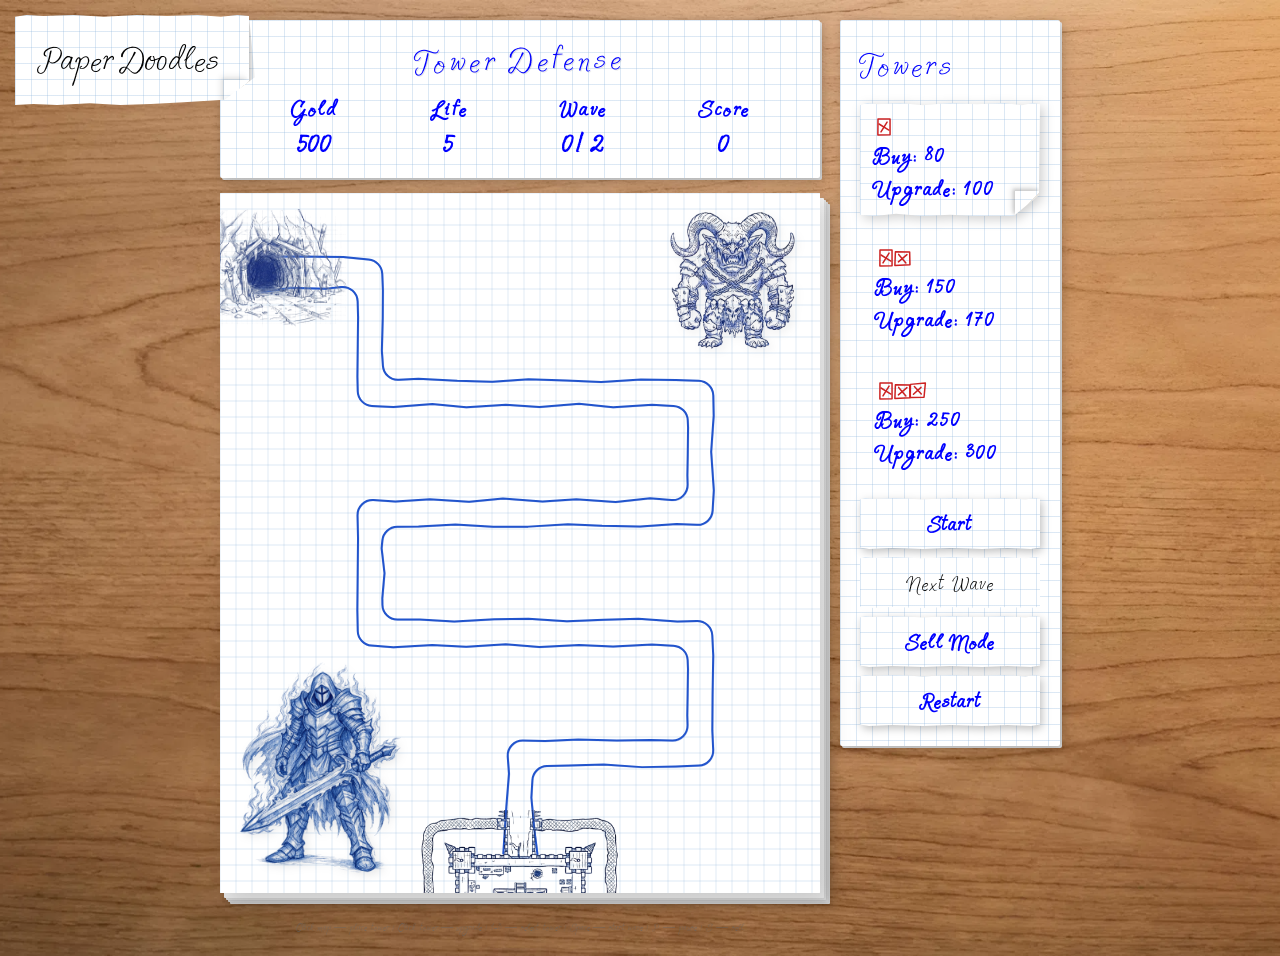
==== Play.html @ 704859f9 "game" ====
<!DOCTYPE html>
<html lang="ru">

<head>
	<meta charset="UTF-8">
	<meta name="viewport" content="width=device-width, initial-scale=1.0">
	<title>Paper Doodles — Tower Defense</title>
	<link href="https://fonts.googleapis.com/css2?family=Permanent+Marker&family=Rajdhani:wght@300;500;700&display=swap"
		rel="stylesheet">
	<link rel="stylesheet" href="assets/style.css">
</head>

<body>
	<!-- Paper Doodles title -->
	<div class="paper-title">Paper Doodles</div>

	<div class="game-container">
		<div class="main-area">

			<div class="stats-bar">
				<div class="stats-title">Tower Defense</div>
				<div class="stats-row">
					<div class="stat gold">
						<!--					<div class="stat-icon">💰</div>-->
						<div>
							<div
								style="font-size: 26px;color: #0000ff;font-weight: 700;letter-spacing: 2px !important;">
								Gold</div>
							<div class="stat-value" id="gold">150</div>
						</div>
					</div>
					<div class="stat lives">
						<!--					<div class="stat-icon">❤️</div>-->
						<div>
							<div
								style="font-size: 26px;color: #0000ff;font-weight: 700;letter-spacing: 2px !important;">
								Life</div>
							<div class="stat-value" id="lives">5</div>
						</div>
					</div>
					<div class="stat wave">
						<!--					<div class="stat-icon">🌊</div>-->
						<div>
							<div
								style="font-size: 26px; color: #0000ff;font-weight: 700;letter-spacing: 2px !important;">
								Wave</div>
							<div class="stat-value" id="wave">1</div>
						</div>
					</div>
					<div class="stat score">
						<!--					<div class="stat-icon">⭐</div>-->
						<div>
							<div
								style="font-size: 26px;color: #0000ff;font-weight: 700;letter-spacing: 2px !important;">
								Score</div>
							<div class="stat-value" id="score">0</div>
						</div>
					</div>
				</div>
			</div>

			<div class="canvas-wrapper">
				<!-- Стопка страниц -->
				<div class="page-stack">
					<div class="page-edge"></div>
					<div class="page-edge-2"></div>
				</div>

				<canvas id="gameCanvas" width="600" height="700"></canvas>

				<!-- Pause overlay -->
				<div class="pause-overlay" id="pauseOverlay">
					<div class="pause-text">Stop Attack!!!</div>
				</div>
				<div class="pause-overlay" id="attackOverlay">
					<div class="pause-text">Attack...!!!</div>
				</div>
				<div class="pause-overlay" id="doneOverlay">
					<div class="pause-text">FUCK... !!!</div>
				</div>
				<div class="pause-overlay" id="oneOverlay">
					<div class="pause-text">Good... !!!</div>
				</div>
				<div class="pause-overlay" id="tempOverlay">
					<div class="pause-text">Are you scared?</div>
					<div class="pause-text">I feel your fear)))</div>
					<div class="pause-text">You are so weak and naive)))</div>
					<div class="pause-text">Why so serious?</div>
					<div class="pause-text">Gonna cry?</div>
					<div class="pause-text">Trembling? Good.</div>
					<div class="pause-text">I can smell your panic.</div>
					<div class="pause-text">You will never win.</div>
					<div class="pause-text">Just give up already.</div>
					<div class="pause-text">Run, coward, run!</div>
					<div class="pause-text">Have I spooked you?</div>
					<div class="pause-text">Hahaha)))</div>
				</div>
				<div class="pause-overlay" id="finallyOverlay">
					<div class="pause-text">Finally...</div>
				</div>
			</div>

			<div class="instructions">
				Click map — place tower | Click tower — upgrade | 1-3 — select tower | Space — start wave | P — pause |
				S — sell
			</div>
		</div>

		<div class="side-panel">
			<div class="panel">
				<div class="panel-title">Towers</div>

				<div class="tower-btn-wrap">
					<button class="tower-btn tower1 selected" data-tower="tower1">
						<canvas class="tower-preview" data-cells="1" width="24" height="24"></canvas>
						<div class="tower-stats">Buy: 80</div>
						<div class="tower-cost">Upgrade: 100</div>
					</button>
				</div>

				<div class="tower-btn-wrap">
					<button class="tower-btn tower2" data-tower="tower2">
						<canvas class="tower-preview" data-cells="2" width="40" height="24"></canvas>
						<div class="tower-stats">Buy: 150</div>
						<div class="tower-cost">Upgrade: 170</div>
					</button>
				</div>

				<div class="tower-btn-wrap">
					<button class="tower-btn tower3" data-tower="tower3">
						<canvas class="tower-preview" data-cells="3" width="56" height="24"></canvas>
						<div class="tower-stats">Buy: 250</div>
						<div class="tower-cost">Upgrade: 300</div>
					</button>
				</div>
				<div class="control-btn-wrap"><button class="control-btn" id="playPauseBtn">Start</button></div>
				<div class="control-btn-wrap"><button class="control-btn" id="nextWaveBtn" disabled>Next Wave</button>
				</div>
				<div class="control-btn-wrap"><button class="control-btn" id="sellBtn">Sell Mode</button></div>
				<div class="control-btn-wrap"><button class="control-btn danger" id="restart">Restart</button></div>
			</div>
		</div>
	</div>

	<div class="game-over-overlay" id="gameOver">
		<img src="assets/images/knights_fall.png" class="game-over-img" alt="Fallen knights">
		<div class="game-over-text">GAME OVER</div>
		<div class="final-score">Final Score: <span id="finalScore">0</span></div>
		<button class="control-btn" onclick="location.reload()">Play Again</button>
	</div>

	<div class="victory-overlay" id="victoryScreen">
		<img src="assets/images/knights_victory.png" class="game-over-img" alt="Victory knights">
		<div class="victory-text">Victory!!!</div>
		<div class="final-score">Final Score: <span id="victoryScore">0</span></div>
		<button class="control-btn" onclick="location.reload()">Play Again</button>
	</div>

	<script src="assets/app.js"></script>
</body>

</html>
---- assets/style.css ----
@font-face {
	font-family: 'Solena';
	src: url('fonts/Solena.woff2') format('woff2');
	font-weight: normal;
	font-style: normal;
}

* {
	margin: 0;
	padding: 0;
	box-sizing: border-box;
}

:root {
	--blue: #0000ff;
	--ink-blue: #1a4a7a;
	--ink-red: #c23a3a;
	--ink-green: #2a7a4a;
	--ink-orange: #d4762c;
	--ink-purple: #6a3a9a;
	--paper-bg: #ffffff;
	--paper-lines: #b4d2f0;
	--panel-bg: rgba(255, 255, 255, 0.95);
}

body {
	background-image: url('images/bg.jpeg');
	background-size: cover;
	background-position: center;
	background-repeat: no-repeat;
	min-height: 100vh;
	display: flex;
	flex-direction: column;
	align-items: center;
	justify-content: center;
	font-family: 'Solena', cursive;
	color: #333;
	overflow: hidden;
}

.game-container {
	display: flex;
	gap: 20px;
	padding: 20px;
	max-width: 1400px;
}

.main-area {
	display: flex;
	flex-direction: column;
	gap: 15px;
}

.stats-title {
	font-family: 'Solena', cursive;
	font-size: 40px;
	font-weight: 400;
	color: #0000ff;
	letter-spacing: 4px;
	text-shadow: 1px 1px 0 rgba(0, 0, 0, 0.1);
	transform: rotate(-1deg);
	text-align: center;
	margin-bottom: 10px;
}

.stats-row {
	display: flex;
	justify-content: space-around;
}

.stats-bar {
	display: flex;
	flex-direction: column;
	padding: 15px 25px;
	width: 600px;
	box-sizing: border-box;
	background: var(--paper-bg);
	background-image: linear-gradient(rgba(140, 180, 220, 0.3) 1px, transparent 1px),
		linear-gradient(90deg, rgba(140, 180, 220, 0.3) 1px, transparent 1px);
	background-size: 16px 16px;
	border: none;
	border-radius: 2px;
	box-shadow: 2px 2px 8px rgba(0, 0, 0, 0.15),
		4px 4px 15px rgba(0, 0, 0, 0.1);
	position: relative;
}

.stats-bar::before {
	content: '';
	position: absolute;
	top: 2px;
	left: 2px;
	right: -2px;
	bottom: -2px;
	background: linear-gradient(to bottom, #f0f0f0, #e0e0e0);
	z-index: -1;
	border-radius: 2px;
}

.stat {
	display: flex;
	gap: 10px;
	font-size: 1.2rem;
	font-weight: 500;
}

.stat-icon {
	width: 30px;
	height: 30px;
	display: flex;
	align-items: center;
	justify-content: center;
	font-size: 1.3rem;
}

.stat-value {
	font-weight: 700;
	font-size: 2rem;
	text-align: center;
}

.stat.gold .stat-value {
	color: #0000ff;
}

.stat.lives .stat-value {
	color: #0000ff;
}

.stat.wave .stat-value {
	color: #0000ff;
}

.stat.score .stat-value {
	color: #0000ff;
}

#gameCanvas {
	border: none;
	border-radius: 1px;
	box-shadow: 4px 4px 12px rgba(0, 0, 0, 0),
		8px 8px 25px rgba(0, 0, 0, 0.15);
	cursor: crosshair;
	background: var(--paper-bg);
	position: relative;
	z-index: 5;
}

.canvas-wrapper {
	position: relative;
	display: flex;
	align-items: center;
}

/* Стопка страниц под основным листом */
.page-stack {
	position: absolute;
	left: 2px;
	top: 3px;
	width: 600px;
	height: 700px;
	z-index: 1;
}

.page-stack::before {
	content: '';
	position: absolute;
	top: 2px;
	left: 2px;
	right: -2px;
	bottom: -2px;
	background: linear-gradient(to bottom, #f8f8f8, #e8e8e8);
	border-radius: 1px;
	box-shadow: 2px 2px 5px rgba(0, 0, 0, 0.1);
}

.page-stack::after {
	content: '';
	position: absolute;
	top: 4px;
	left: 4px;
	right: -4px;
	bottom: -4px;
	background: linear-gradient(to bottom, #f0f0f0, #e0e0e0);
	border-radius: 1px;
	box-shadow: 2px 2px 5px rgba(0, 0, 0, 0.1);
	z-index: -1;
}

.page-edge {
	position: absolute;
	top: 6px;
	left: 6px;
	right: -6px;
	bottom: -6px;
	background: linear-gradient(to bottom, #eaeaea, #d8d8d8);
	border-radius: 1px;
	z-index: -2;
}

.page-edge-2 {
	position: absolute;
	top: 8px;
	left: 8px;
	right: -8px;
	bottom: -8px;
	background: linear-gradient(to bottom, #e5e5e5, #d0d0d0);
	border-radius: 1px;
	z-index: -3;
	box-shadow: 3px 3px 8px rgba(0, 0, 0, 0.15);
}

.side-panel {
	width: 220px;
	display: flex;
	flex-direction: column;
	gap: 15px;
}

.panel {
	background: var(--paper-bg);
	background-image: linear-gradient(rgba(140, 180, 220, 0.3) 1px, transparent 1px),
		linear-gradient(90deg, rgba(140, 180, 220, 0.3) 1px, transparent 1px);
	background-size: 16px 16px;
	border: none;
	border-radius: 2px;
	padding: 20px;
	box-shadow: 2px 2px 8px rgba(0, 0, 0, 0.15),
		4px 4px 15px rgba(0, 0, 0, 0.1);
	position: relative;
}

.panel::before {
	content: '';
	position: absolute;
	top: 2px;
	left: 2px;
	right: -2px;
	bottom: -2px;
	background: linear-gradient(to bottom, #f0f0f0, #e0e0e0);
	z-index: -1;
	border-radius: 2px;
}

.panel-title {
	font-family: 'Solena', cursive;
	font-size: 40px;
	font-weight: 500;
	color: var(--blue);
	margin-bottom: 5px;
	padding-bottom: 10px;
	letter-spacing: 3px !important
}

.tower-btn {
	width: 100%;
	padding: 12px;
	margin-bottom: 8px;
	background: transparent;
	border: 2px solid transparent;
	border-radius: 0;
	cursor: pointer;
	text-align: left;
	letter-spacing: 2px !important;
	position: relative;
	transition: box-shadow 0.2s ease, transform 0.2s ease;
}

.tower-preview {
	display: block;
	margin-bottom: 4px;
}

.tower-btn-wrap {
	margin-bottom: 8px;
	position: relative;
}

.tower-btn-wrap:has(.tower-btn.selected) {
	filter: drop-shadow(3px 3px 6px rgba(0, 0, 0, 0.2));
}


.tower-btn.selected {
	background: var(--paper-bg);
	background-image: linear-gradient(rgba(140, 180, 220, 0.3) 1px, transparent 1px),
		linear-gradient(90deg, rgba(140, 180, 220, 0.3) 1px, transparent 1px);
	background-size: 16px 16px;
	border: none;
	clip-path: polygon(0% 2%, 4% 0%, 10% 1%, 22% 0%, 35% 2%, 50% 0%, 65% 1%, 80% 0%, 90% 2%, 96% 0%, 100% 1%, 99.45% 81.41%, 85.37% 100%, 75.03% 99.75%, 65% 100%, 50% 99%, 35% 100%, 20% 98%, 8% 100%, 0% 99%);
}

.tower-btn.selected::before {
	content: '';
	position: absolute;
	bottom: 0;
	right: 0;
	width: 25px;
	height: 25px;
	background: linear-gradient(135deg, transparent 50%, #e8e5e0 50%, #d8d5d0 100%);
	box-shadow:
		-2px -2px 3px rgba(0, 0, 0, 0.15),
		-4px -4px 6px rgba(0, 0, 0, 0.08);
}


.tower-btn.tower1 {
	color: var(--ink-red);
}

.tower-btn.tower2 {
	color: var(--ink-red);
}

.tower-btn.tower3 {
	color: var(--ink-red);
}

.tower-name {
	font-family: 'Solena', cursive;
	font-size: 32px;
	font-weight: 700;
	margin-bottom: 5px;
}

.tower-stats {
	font-family: 'Solena', cursive;
	font-size: 25px;
	line-height: 1;
	color: var(--blue);
	font-weight: 700;
}

.tower-cost {
	font-family: 'Solena', cursive;
	color: var(--blue);
	font-size: 25px;
	margin-top: 5px;
	font-weight: 700;
}

.control-btn-wrap {
	filter: drop-shadow(2px 3px 4px rgba(0, 0, 0, 0.25));
	transition: filter 0.2s ease;
}

.control-btn-wrap:first-of-type {
	margin-top: 20px;
}

.control-btn-wrap+.control-btn-wrap {
	margin-top: 8px;
}

.control-btn-wrap:hover {
	filter: drop-shadow(3px 4px 6px rgba(0, 0, 0, 0.35));
}

.control-btn {
	width: 100%;
	padding: 10px;
	font-family: 'Solena', cursive;
	font-size: 25px;
	font-weight: 700;
	border: none;
	border-radius: 0;
	color: var(--blue);
	cursor: pointer;
	letter-spacing: 1px;
	background: var(--paper-bg);
	background-image: linear-gradient(rgba(140, 180, 220, 0.3) 1px, transparent 1px),
		linear-gradient(90deg, rgba(140, 180, 220, 0.3) 1px, transparent 1px);
	background-size: 16px 16px;
	clip-path: polygon(0% 3%, 3% 0%, 8% 2%, 20% 0%, 35% 3%, 50% 0%, 65% 2%, 80% 0%, 92% 3%, 97% 0%, 100% 2%, 100% 97%, 95% 100%, 82% 98%, 68% 100%, 50% 98%, 35% 100%, 18% 98%, 5% 100%, 0% 97%);
	transition: transform 0.2s ease;
	position: relative;
}

.control-btn:hover {
	transform: rotate(-0.3deg);
}

.control-btn:active {
	transform: rotate(0.3deg) scale(0.98);
}

.control-btn:disabled {
	cursor: default;
	pointer-events: none;
	color: #000000;
	font-weight: 400;
}

.control-btn-wrap:has(.control-btn:disabled) {
	filter: none;
}

.control-btn.paused {
	clip-path: polygon(0% 3%, 3% 0%, 8% 2%, 20% 0%, 35% 3%, 50% 0%, 65% 2%, 80% 0%, 92% 3%, 97% 0%, 100% 2%, 98.33% 55.82%, 86.10% 96.04%, 78.67% 103.88%, 68% 100%, 50% 98%, 35% 100%, 18% 98%, 5% 100%, 0% 97%);
}

.control-btn.paused::before {
	content: '';
	position: absolute;
	bottom: 0;
	right: 0;
	width: 25px;
	height: 25px;
	background: linear-gradient(135deg, transparent 50%, #e8e5e0 50%, #d8d5d0 100%);
	box-shadow: -2px -2px 3px rgba(0, 0, 0, 0.15), -4px -4px 6px rgba(0, 0, 0, 0.08);
}

.control-btn.sell-active {
	clip-path: polygon(0% 3%, 3% 0%, 8% 2%, 20% 0%, 35% 3%, 50% 0%, 65% 2%, 80% 0%, 92% 3%, 97% 0%, 100% 2%, 98.33% 55.82%, 86.10% 96.04%, 78.67% 103.88%, 68% 100%, 50% 98%, 35% 100%, 18% 98%, 5% 100%, 0% 97%);
}

.control-btn.sell-active::before {
	content: '';
	position: absolute;
	bottom: 0;
	right: 0;
	width: 25px;
	height: 25px;
	background: linear-gradient(135deg, transparent 50%, #e8e5e0 50%, #d8d5d0 100%);
	box-shadow: -2px -2px 3px rgba(0, 0, 0, 0.15), -4px -4px 6px rgba(0, 0, 0, 0.08);
}

.enemy-info {
	font-size: 0.8rem;
	line-height: 1.6;
}

.enemy-type {
	display: flex;
	align-items: center;
	gap: 10px;
	margin-bottom: 8px;
	padding: 8px;
	background: rgba(255, 255, 255, 0.5);
	border-radius: 5px;
	border-left: 3px solid;
}

.enemy-dot {
	width: 12px;
	height: 12px;
	border-radius: 50%;
}

.enemy-dot.basic {
	background: var(--ink-red);
	border-color: var(--ink-red);
}

.enemy-dot.fast {
	background: var(--ink-orange);
	border-color: var(--ink-orange);
}

.enemy-dot.tank {
	background: var(--ink-purple);
	border-color: var(--ink-purple);
}

.enemy-dot.boss {
	background: #d4326c;
	border-color: #d4326c;
}

.enemy-type:nth-child(1) {
	border-left-color: var(--ink-red);
}

.enemy-type:nth-child(2) {
	border-left-color: var(--ink-orange);
}

.enemy-type:nth-child(3) {
	border-left-color: var(--ink-purple);
}

.enemy-type:nth-child(4) {
	border-left-color: #d4326c;
}

.hotkey {
	display: inline-block;
	background: rgba(0, 0, 0, 0.1);
	padding: 2px 6px;
	border-radius: 3px;
	font-size: 0.7rem;
	margin-left: 5px;
	font-family: 'Rajdhani', sans-serif;
	border: 1px solid #ccc;
}

.game-over-overlay {
	position: fixed;
	top: 0;
	left: 0;
	width: 100%;
	height: 100%;
	background: #ffffff url('images/game-over.jpg') center / cover no-repeat;
	display: none;
	justify-content: center;
	flex-direction: column;
	gap: 10px;
	z-index: 100;
	animation: fadeIn 0.5s ease;
	padding-left: 30%;
	padding-right: 53%;
	text-align: center;
}

@keyframes fadeIn {
	from {
		opacity: 0;
	}

	to {
		opacity: 1;
	}
}

.game-over-overlay.show {
	display: flex;
	align-items: center;
}

.game-over-text {
	font-family: 'Solena', cursive;
	font-size: 28px;
	font-weight: 700;
	transform: rotate(-3deg);
	color: #000;
	margin-top: -30px;
}

.game-over-img {
	max-width: 250px;
	height: auto;
	margin-top: -138px;
	color: #000;
}

.final-score {
	margin-top: 23px;
	font-family: 'Solena', cursive;
	font-size: 24px;
	font-weight: 700;
}

.victory-overlay {
	position: fixed;
	top: 0;
	left: 0;
	width: 100%;
	height: 100%;
	background: #ffffff url('images/game-over.jpg') center / cover no-repeat;
	display: none;
	justify-content: center;
	flex-direction: column;
	gap: 10px;
	z-index: 100;
	animation: fadeIn 0.5s ease;
	padding-left: 30%;
	padding-right: 53%;
	text-align: center;
}

.victory-overlay.show {
	display: flex;
	align-items: center;
}

.victory-overlay .game-over-img {
	max-width: 250px;
	height: auto;
	margin-top: -55px;
}

.victory-text {
	font-family: 'Solena', cursive;
	font-size: 52px;
	font-weight: 700;
	transform: rotate(-3deg);
	color: var(--ink-green);
	margin-top: -30px;
}

.instructions {
	font-size: 0.75rem;
	opacity: 0.6;
	text-align: center;
	margin-top: 10px;
	line-height: 1.5;
	color: #666;
}

/* Pause indicator */
.pause-overlay {
	position: absolute;
	top: 10px;
	right: 160px;
	display: none;
	z-index: 10;
	pointer-events: none;
}


.pause-overlay.show {
	display: block;
}

.pause-text {
	font-family: 'Solena', cursive;
	font-size: 40px;
	color: var(--blue);
	text-shadow: 1px 1px 0 rgba(0, 0, 0, 0.1);
}

/* Paper Doodles title - torn paper effect */
.paper-title {
	position: fixed;
	top: 15px;
	left: 15px;
	padding: 18px 30px 22px 22px;
	background: var(--paper-bg);
	background-image: linear-gradient(rgba(140, 180, 220, 0.3) 1px, transparent 1px),
		linear-gradient(90deg, rgba(140, 180, 220, 0.3) 1px, transparent 1px);
	background-size: 16px 16px;
	font-family: 'Solena', cursive;
	font-size: 42px;
	color: #000000;
	z-index: 50;
	box-shadow: 3px 3px 8px rgba(0, 0, 0, 0.2),
		1px 1px 3px rgba(0, 0, 0, 0.1);
	/* Torn edges + cut corner for curl effect */
	clip-path: polygon(0% 2%, 5% 0%, 12% 1%, 25% 0%, 38% 2%, 52% 0%, 65% 1%, 78% 0%, 88% 2%, 95% 0%, 100% 1%, 102.5% 69.24%, 89.57% 94.13%, 72.00% 97.07%, 58% 99%, 45% 100%, 32% 98%, 18% 100%, 8% 99%, 0% 100%);
}

/* Curled corner - simple triangle fold */
.paper-title::before {
	content: '';
	position: absolute;
	bottom: 0;
	right: 0;
	width: 25px;
	height: 25px;
	background: linear-gradient(135deg, transparent 50%, #e8e5e0 50%, #d8d5d0 100%);
	box-shadow:
		-2px -2px 3px rgba(0, 0, 0, 0.05),
		-4px -4px 6px rgba(0, 0, 0, 0.08);
}

/* Shadow under the curl on the table */
.paper-title::after {
	content: '';
	position: absolute;
	bottom: -3px;
	right: 5px;
	width: 20px;
	height: 8px;
	background: rgba(0, 0, 0, 0.2);
	filter: blur(4px);
	border-radius: 50%;
}
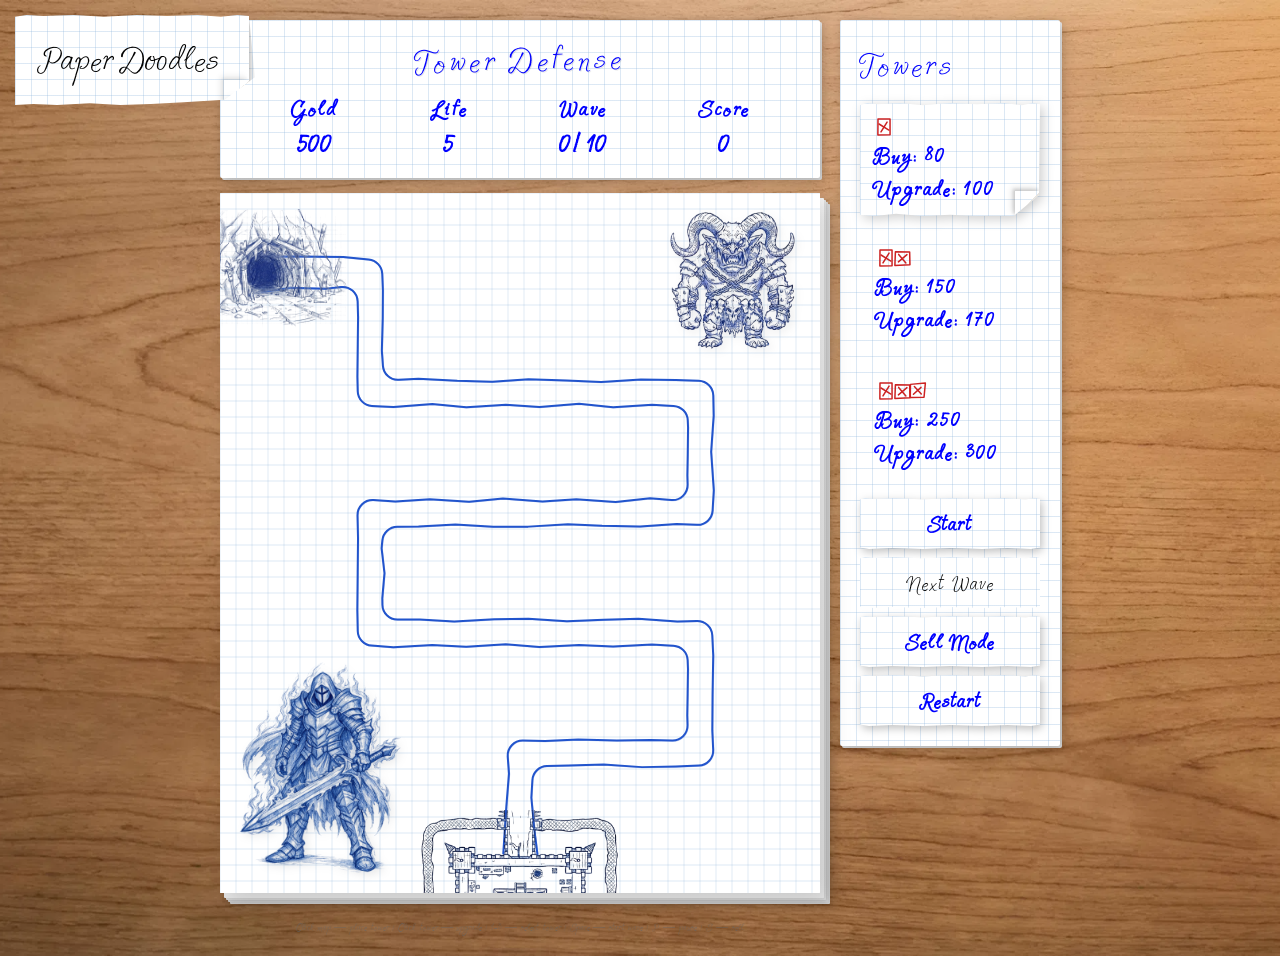
==== commit 99bec1e9: "game" ====
--- a/Play.html
+++ b/Play.html
@@ -68,7 +68,7 @@
 
 				<canvas id="gameCanvas" width="600" height="700"></canvas>
 
-				<!-- Pause overlay -->
+				<!-- goblin overlay -->
 				<div class="pause-overlay" id="pauseOverlay">
 					<div class="pause-text">Stop Attack!!!</div>
 				</div>
@@ -76,28 +76,36 @@
 					<div class="pause-text">Attack...!!!</div>
 				</div>
 				<div class="pause-overlay" id="doneOverlay">
-					<div class="pause-text">FUCK... !!!</div>
+					<div class="pause-text">Fuck ...</div>
 				</div>
 				<div class="pause-overlay" id="oneOverlay">
 					<div class="pause-text">Good... !!!</div>
 				</div>
-				<div class="pause-overlay" id="tempOverlay">
-					<div class="pause-text">Are you scared?</div>
-					<div class="pause-text">I feel your fear)))</div>
-					<div class="pause-text">You are so weak and naive)))</div>
-					<div class="pause-text">Why so serious?</div>
-					<div class="pause-text">Gonna cry?</div>
-					<div class="pause-text">Trembling? Good.</div>
-					<div class="pause-text">I can smell your panic.</div>
-					<div class="pause-text">You will never win.</div>
-					<div class="pause-text">Just give up already.</div>
-					<div class="pause-text">Run, coward, run!</div>
-					<div class="pause-text">Have I spooked you?</div>
-					<div class="pause-text">Hahaha)))</div>
-				</div>
 				<div class="pause-overlay" id="finallyOverlay">
 					<div class="pause-text">Finally...</div>
 				</div>
+
+				<!-- knights overlay -->
+				<div class="pause-overlay pause-overlay-knights" id="knightsOverlay">
+					<div class="pause-text">Yippee-ki-yay, asshole.</div>
+					<div class="pause-text">You are going on my hook.</div>
+					<div class="pause-text">I will put you down.</div>
+					<div class="pause-text">You will scream before you die.</div>
+					<div class="pause-text">I will fuck you up.</div>
+					<div class="pause-text">I will skewer you like fresh catch.</div>
+					<div class="pause-text">Welcome to the party, pal!</div>
+				</div>
+
+				<!-- goblin text on pause -->
+				<div class="pause-overlay" id="tempOverlay">
+					<div class="pause-text">Tell me. Do you bleed? ... You will !!!</div>
+				</div>
+
+				<!-- knights text on pause -->
+				<div class="pause-overlay pause-overlay-knights" id="knightsTempOverlay">
+					<div class="pause-text">Good Day to Die Hard !!!</div>
+				</div>
+
 			</div>
 
 			<div class="instructions">
--- a/assets/style.css
+++ b/assets/style.css
@@ -28,21 +28,23 @@
 	background-size: cover;
 	background-position: center;
 	background-repeat: no-repeat;
+	min-width: 600px;
 	min-height: 100vh;
 	display: flex;
 	flex-direction: column;
-	align-items: center;
 	justify-content: center;
 	font-family: 'Solena', cursive;
 	color: #333;
-	overflow: hidden;
+	overflow: auto;
 }
 
 .game-container {
 	display: flex;
 	gap: 20px;
 	padding: 20px;
+	min-height: 100dvh;
 	max-width: 1400px;
+	margin: 0 auto;
 }
 
 .main-area {
@@ -211,7 +213,7 @@
 }
 
 .side-panel {
-	width: 220px;
+	min-width: 220px;
 	display: flex;
 	flex-direction: column;
 	gap: 15px;
@@ -614,9 +616,17 @@
 
 .pause-text {
 	font-family: 'Solena', cursive;
-	font-size: 40px;
+	font-size: 26px;
 	color: var(--blue);
 	text-shadow: 1px 1px 0 rgba(0, 0, 0, 0.1);
+}
+
+/* Knights overlay - positioned near the knight image (bottom-left) */
+.pause-overlay.pause-overlay-knights {
+	top: auto;
+	right: auto;
+	bottom: 200px;
+	left: 165px;
 }
 
 /* Paper Doodles title - torn paper effect */
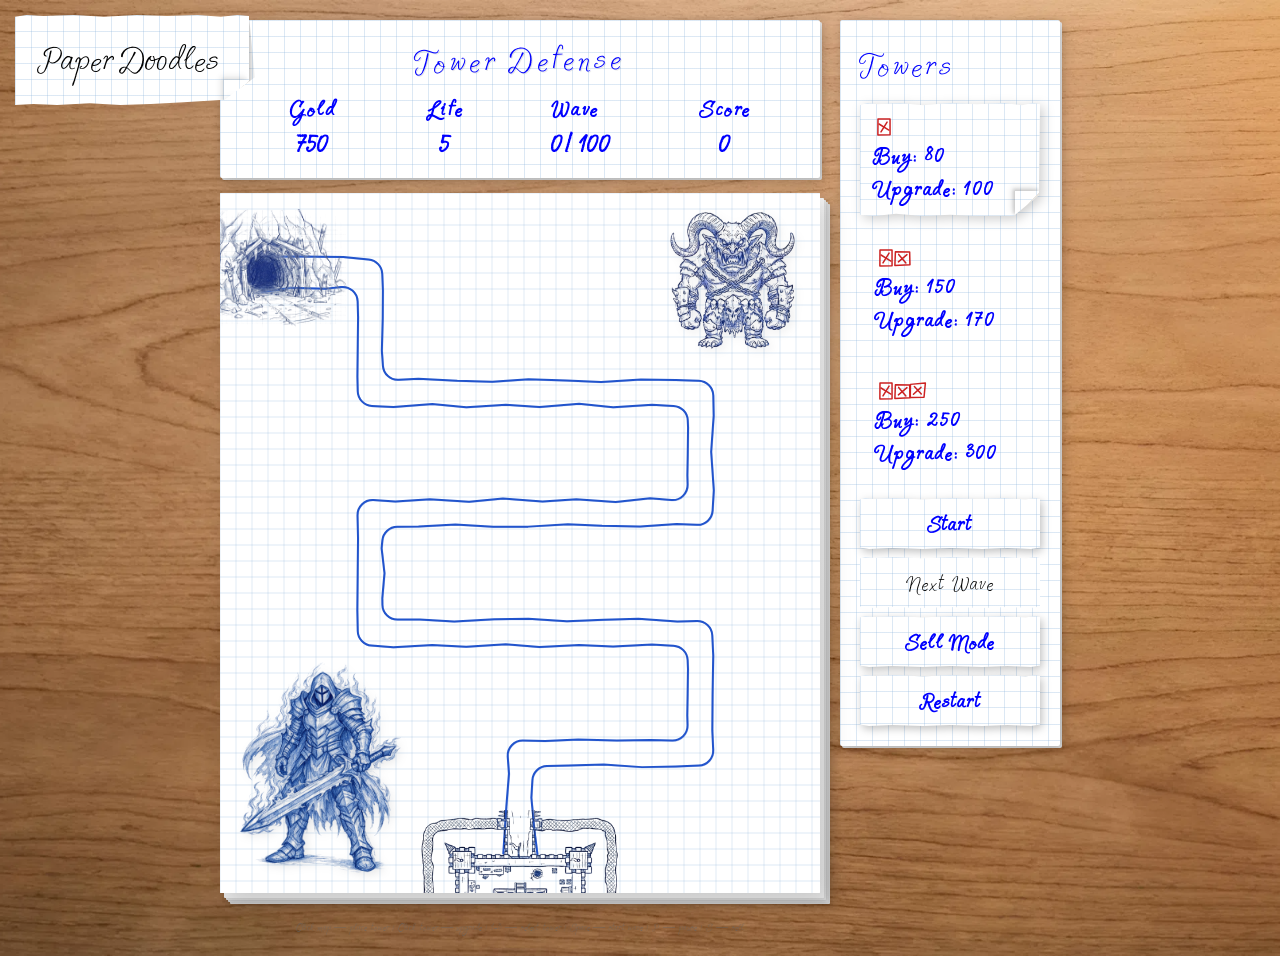
==== commit ac93721e: "game" ====
--- a/Play.html
+++ b/Play.html
@@ -98,12 +98,18 @@
 
 				<!-- goblin text on pause -->
 				<div class="pause-overlay" id="tempOverlay">
-					<div class="pause-text">Tell me. Do you bleed? ... You will !!!</div>
+					<div class="pause-text">Tell me. Do you bleed? </div>
+					<div class="pause-text"><div class="pause-text">You will !!!</div></div>
+					<div class="pause-text"><div class="pause-text">Я чую твой страх.</div></div>
+					<div class="pause-text"><div class="pause-text">Тебе конец</div></div>
 				</div>
 
 				<!-- knights text on pause -->
 				<div class="pause-overlay pause-overlay-knights" id="knightsTempOverlay">
-					<div class="pause-text">Good Day to Die Hard !!!</div>
+					<div class="pause-text">Ты че, фильмов насмотрелся?</div>
+					<div class="pause-text"><div class="pause-text">Та ёпт...</div></div>
+					<div class="pause-text"><div class="pause-text">Это ты обделался!</div></div>
+					<div class="pause-text"><div class="pause-text">Ты мелкий синий ублюдок...</div></div>
 				</div>
 
 			</div>
@@ -152,14 +158,14 @@
 
 	<div class="game-over-overlay" id="gameOver">
 		<img src="assets/images/knights_fall.png" class="game-over-img" alt="Fallen knights">
-		<div class="game-over-text">GAME OVER</div>
-		<div class="final-score">Final Score: <span id="finalScore">0</span></div>
+<!--		<div class="game-over-text">GAME OVER</div>-->
+		<div class="final-score" style="margin-top: -40px;">Final Score: <span id="finalScore">0</span></div>
 		<button class="control-btn" onclick="location.reload()">Play Again</button>
 	</div>
 
 	<div class="victory-overlay" id="victoryScreen">
 		<img src="assets/images/knights_victory.png" class="game-over-img" alt="Victory knights">
-		<div class="victory-text">Victory!!!</div>
+<!--		<div class="victory-text">Victory!!!</div>-->
 		<div class="final-score">Final Score: <span id="victoryScore">0</span></div>
 		<button class="control-btn" onclick="location.reload()">Play Again</button>
 	</div>
@@ -167,4 +173,4 @@
 	<script src="assets/app.js"></script>
 </body>
 
-</html>+</html>
--- a/assets/style.css
+++ b/assets/style.css
@@ -378,6 +378,10 @@
 	position: relative;
 }
 
+button.control-btn{
+	max-width: 300px;
+}
+
 .control-btn:hover {
 	transform: rotate(-0.3deg);
 }
@@ -502,15 +506,14 @@
 	left: 0;
 	width: 100%;
 	height: 100%;
-	background: #ffffff url('images/game-over.jpg') center / cover no-repeat;
+	/*background: #ffffff url('images/game-over.jpg') center / cover no-repeat;*/
+	background-color: #fff;
 	display: none;
 	justify-content: center;
 	flex-direction: column;
 	gap: 10px;
 	z-index: 100;
 	animation: fadeIn 0.5s ease;
-	padding-left: 30%;
-	padding-right: 53%;
 	text-align: center;
 }
 
@@ -539,14 +542,13 @@
 }
 
 .game-over-img {
-	max-width: 250px;
+	max-width: 420px;
 	height: auto;
 	margin-top: -138px;
 	color: #000;
 }
 
 .final-score {
-	margin-top: 23px;
 	font-family: 'Solena', cursive;
 	font-size: 24px;
 	font-weight: 700;
@@ -558,15 +560,14 @@
 	left: 0;
 	width: 100%;
 	height: 100%;
-	background: #ffffff url('images/game-over.jpg') center / cover no-repeat;
+	/*background: #ffffff url('images/game-over.jpg') center / cover no-repeat;*/
+	background-color: #fff;
 	display: none;
 	justify-content: center;
 	flex-direction: column;
 	gap: 10px;
 	z-index: 100;
 	animation: fadeIn 0.5s ease;
-	padding-left: 30%;
-	padding-right: 53%;
 	text-align: center;
 }
 
@@ -576,7 +577,7 @@
 }
 
 .victory-overlay .game-over-img {
-	max-width: 250px;
+	max-width: 440px;
 	height: auto;
 	margin-top: -55px;
 }
@@ -674,4 +675,4 @@
 	background: rgba(0, 0, 0, 0.2);
 	filter: blur(4px);
 	border-radius: 50%;
-}+}
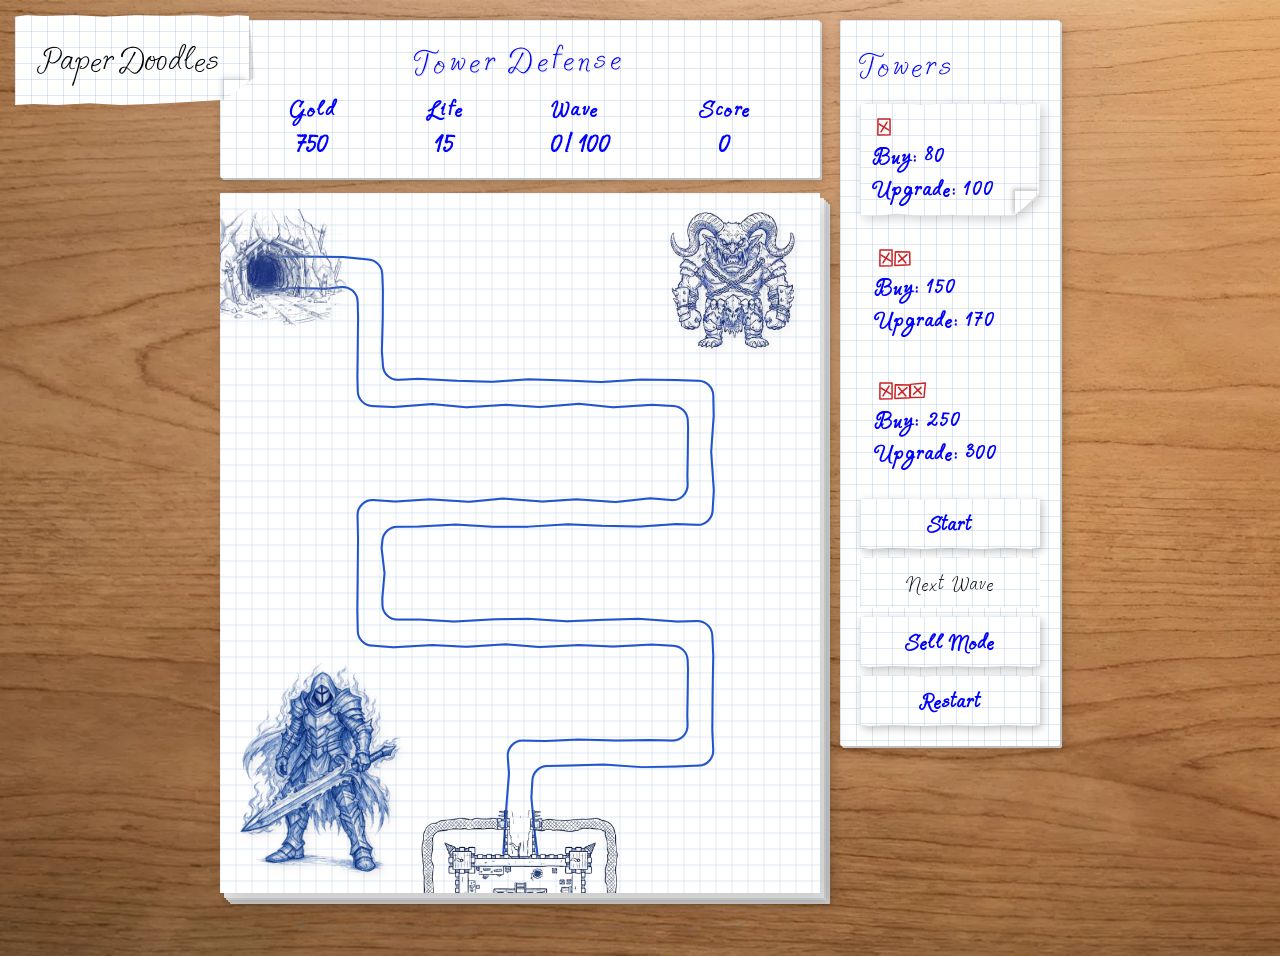
==== commit 8e1b7200: "game balance + taunts overhaul Balance: smooth HP spike after wave 10, reduce scaling 8%->5.5%, rewo" ====
--- a/Play.html
+++ b/Play.html
@@ -76,40 +76,67 @@
 					<div class="pause-text">Attack...!!!</div>
 				</div>
 				<div class="pause-overlay" id="doneOverlay">
-					<div class="pause-text">Fuck ...</div>
+					<div class="pause-text">Ёб твою мать...</div>
 				</div>
 				<div class="pause-overlay" id="oneOverlay">
-					<div class="pause-text">Good... !!!</div>
+					<div class="pause-text">Ха-ха, пёс!!!</div>
 				</div>
 				<div class="pause-overlay" id="finallyOverlay">
-					<div class="pause-text">Finally...</div>
+					<div class="pause-text">Наконец-то, блядь...</div>
 				</div>
 
 				<!-- knights overlay -->
 				<div class="pause-overlay pause-overlay-knights" id="knightsOverlay">
-					<div class="pause-text">Yippee-ki-yay, asshole.</div>
-					<div class="pause-text">You are going on my hook.</div>
-					<div class="pause-text">I will put you down.</div>
-					<div class="pause-text">You will scream before you die.</div>
-					<div class="pause-text">I will fuck you up.</div>
-					<div class="pause-text">I will skewer you like fresh catch.</div>
-					<div class="pause-text">Welcome to the party, pal!</div>
+					<div class="pause-text">Йиппи-ка-ей, ушлёпок хренов!</div>
+					<div class="pause-text">Ну чё, зелёные, кто ещё хочет огрести?</div>
+					<div class="pause-text">Пиздуйте обратно в нору, крысы помойные!</div>
+					<div class="pause-text">Хуле встали? Валите нахуй!</div>
+					<div class="pause-text">Ебать вас в сраку через коромысло!</div>
+					<div class="pause-text">Ну и хули ты мне сделаешь, плесень зелёная?</div>
+					<div class="pause-text">Пошли нахуй, шушера подзаборная!</div>
+					<div class="pause-text">Я вас тут всех в асфальт закатаю, уёбки!</div>
+					<div class="pause-text">Ой, бля, а чё так мало? Я только разогрелся!</div>
+					<div class="pause-text">Сосите хуй, гоблины, замок стоит!</div>
 				</div>
 
 				<!-- goblin text on pause -->
 				<div class="pause-overlay" id="tempOverlay">
-					<div class="pause-text">Tell me. Do you bleed? </div>
-					<div class="pause-text"><div class="pause-text">You will !!!</div></div>
-					<div class="pause-text"><div class="pause-text">Я чую твой страх.</div></div>
-					<div class="pause-text"><div class="pause-text">Тебе конец</div></div>
+					<div class="pause-text">Чё зассал, консервная банка?</div>
+					<div class="pause-text"><div class="pause-text">Ты чё, ёбаный дурак? Нажми кнопку, пёс!</div></div>
+					<div class="pause-text"><div class="pause-text">Э, мудила железный, ты играть будешь или хуи пинать?</div></div>
+					<div class="pause-text"><div class="pause-text">Тебе пиздец, рыцарь недоёбанный!</div></div>
+					<div class="pause-text"><div class="pause-text">Я щас приду и тебе доспехи в жопу затолкаю!</div></div>
+					<div class="pause-text"><div class="pause-text">Ты там чё, обосрался и сидишь? Жми кнопку, блядь!</div></div>
+					<div class="pause-text"><div class="pause-text">Слышь, пёс, я тебе рожу на жопу натяну!</div></div>
+					<div class="pause-text"><div class="pause-text">Ебать-колотить, он ещё думает! Жми давай, хуеплёт!</div></div>
+					<div class="pause-text"><div class="pause-text">Чё морозишься? Тебе и так пиздец, хуже не будет!</div></div>
+					<div class="pause-text"><div class="pause-text">Я те щас шлем на уши натяну, будешь как чебурашка!</div></div>
+					<div class="pause-text"><div class="pause-text">Ты там что, бухаешь? Давай, блядь, воюй!</div></div>
+					<div class="pause-text"><div class="pause-text">Я тебя через хуй да в Красную Армию!</div></div>
+					<div class="pause-text"><div class="pause-text">Ёб твою мать, да начинай уже, трус ёбаный!</div></div>
+					<div class="pause-text"><div class="pause-text">Ты чё, решил до пенсии досидеть? Жми, блядь!</div></div>
+					<div class="pause-text"><div class="pause-text">Э, жестянка! Я тебя в узел завяжу и бантик сделаю!</div></div>
+					<div class="pause-text"><div class="pause-text">Хуле ты на меня смотришь? Запускай волну, пидрила!</div></div>
 				</div>
 
 				<!-- knights text on pause -->
 				<div class="pause-overlay pause-overlay-knights" id="knightsTempOverlay">
-					<div class="pause-text">Ты че, фильмов насмотрелся?</div>
-					<div class="pause-text"><div class="pause-text">Та ёпт...</div></div>
-					<div class="pause-text"><div class="pause-text">Это ты обделался!</div></div>
-					<div class="pause-text"><div class="pause-text">Ты мелкий синий ублюдок...</div></div>
+					<div class="pause-text">Ты чё гавкаешь, шавка зелёная?</div>
+					<div class="pause-text"><div class="pause-text">Ой, бля, он ещё и разговаривает!</div></div>
+					<div class="pause-text"><div class="pause-text">Слышь, хуй моржовый, рот закрой, воняет!</div></div>
+					<div class="pause-text"><div class="pause-text">Иди нахуй, и маму свою забери!</div></div>
+					<div class="pause-text"><div class="pause-text">Ты кому пиздишь, огрызок? Я те щас устрою!</div></div>
+					<div class="pause-text"><div class="pause-text">Ебать ты страшный. Зеркало-то не треснуло?</div></div>
+					<div class="pause-text"><div class="pause-text">Ты думал тут легко будет? Хуй тебе, а не замок!</div></div>
+					<div class="pause-text"><div class="pause-text">Я тебя, блядь, в фарш прокручу и пельмени слеплю!</div></div>
+					<div class="pause-text"><div class="pause-text">Чё сказал? А ну повтори, ёбаный ты крот!</div></div>
+					<div class="pause-text"><div class="pause-text">Тебя мамка в детстве головой об пол роняла?</div></div>
+					<div class="pause-text"><div class="pause-text">Я тебя через колено и в макулатуру сдам!</div></div>
+					<div class="pause-text"><div class="pause-text">Слышь, плесень, я тебя сейчас на стену размажу!</div></div>
+					<div class="pause-text"><div class="pause-text">Ну давай, выходи, ёбаный ты клоун!</div></div>
+					<div class="pause-text"><div class="pause-text">Ты, блядь, реально охуел. Ну, щас получишь.</div></div>
+					<div class="pause-text"><div class="pause-text">Я те щас уши отрежу и в жопу засуну, понял?</div></div>
+					<div class="pause-text"><div class="pause-text">Ты кто вообще? Хуй с горы? Вали отсюда!</div></div>
 				</div>
 
 			</div>
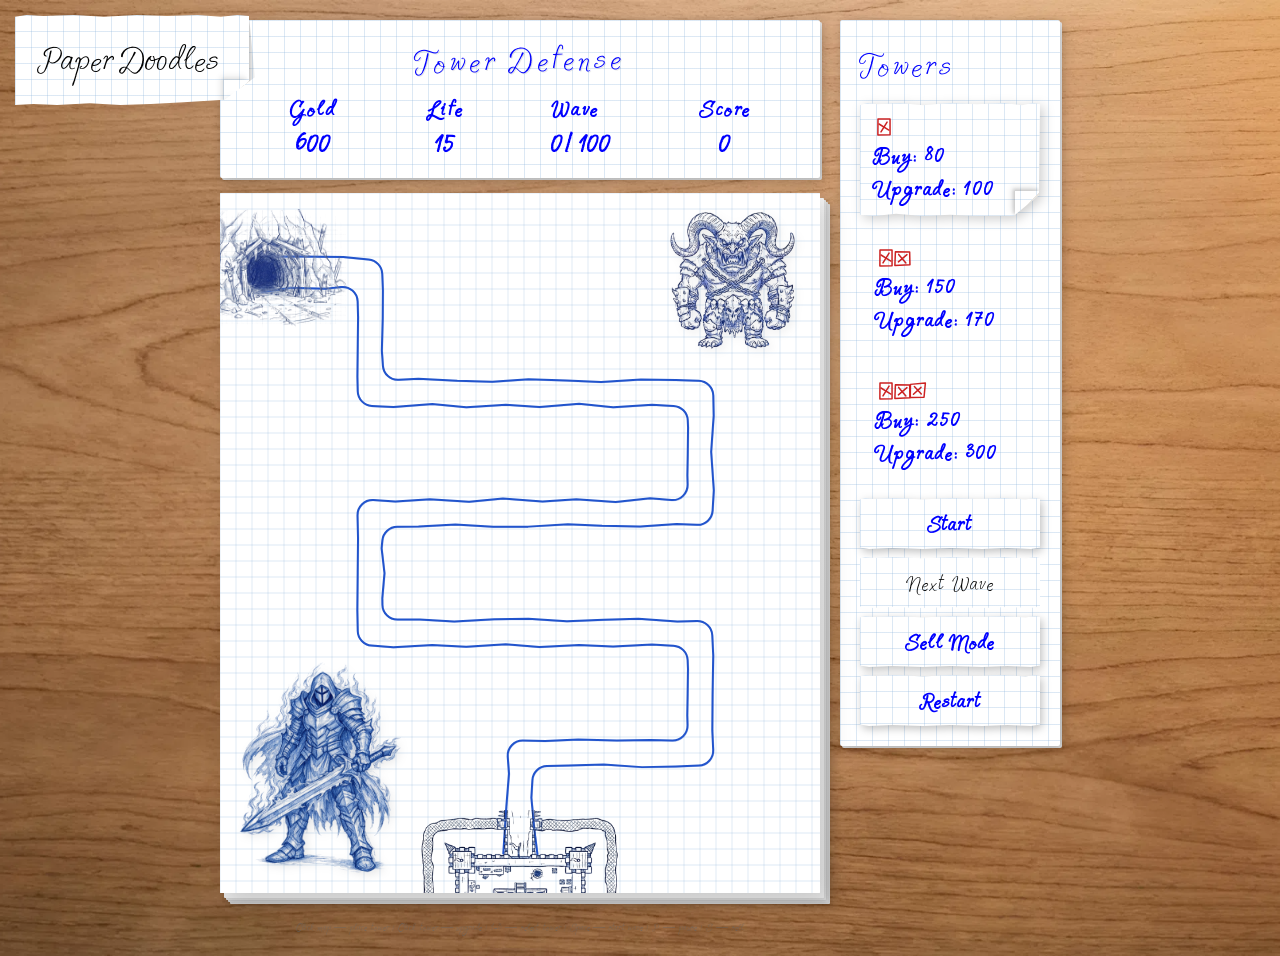
==== commit 2bc2ccc1: "game" ====
--- a/Play.html
+++ b/Play.html
@@ -6,198 +6,202 @@
 	<meta name="viewport" content="width=device-width, initial-scale=1.0">
 	<title>Paper Doodles — Tower Defense</title>
 	<link href="https://fonts.googleapis.com/css2?family=Permanent+Marker&family=Rajdhani:wght@300;500;700&display=swap"
-		rel="stylesheet">
+	      rel="stylesheet">
 	<link rel="stylesheet" href="assets/style.css">
 </head>
 
 <body>
-	<!-- Paper Doodles title -->
-	<div class="paper-title">Paper Doodles</div>
-
-	<div class="game-container">
-		<div class="main-area">
-
-			<div class="stats-bar">
-				<div class="stats-title">Tower Defense</div>
-				<div class="stats-row">
-					<div class="stat gold">
-						<!--					<div class="stat-icon">💰</div>-->
-						<div>
-							<div
-								style="font-size: 26px;color: #0000ff;font-weight: 700;letter-spacing: 2px !important;">
-								Gold</div>
-							<div class="stat-value" id="gold">150</div>
-						</div>
-					</div>
-					<div class="stat lives">
-						<!--					<div class="stat-icon">❤️</div>-->
-						<div>
-							<div
-								style="font-size: 26px;color: #0000ff;font-weight: 700;letter-spacing: 2px !important;">
-								Life</div>
-							<div class="stat-value" id="lives">5</div>
-						</div>
-					</div>
-					<div class="stat wave">
-						<!--					<div class="stat-icon">🌊</div>-->
-						<div>
-							<div
-								style="font-size: 26px; color: #0000ff;font-weight: 700;letter-spacing: 2px !important;">
-								Wave</div>
-							<div class="stat-value" id="wave">1</div>
-						</div>
-					</div>
-					<div class="stat score">
-						<!--					<div class="stat-icon">⭐</div>-->
-						<div>
-							<div
-								style="font-size: 26px;color: #0000ff;font-weight: 700;letter-spacing: 2px !important;">
-								Score</div>
-							<div class="stat-value" id="score">0</div>
-						</div>
-					</div>
-				</div>
-			</div>
-
-			<div class="canvas-wrapper">
-				<!-- Стопка страниц -->
-				<div class="page-stack">
-					<div class="page-edge"></div>
-					<div class="page-edge-2"></div>
-				</div>
-
-				<canvas id="gameCanvas" width="600" height="700"></canvas>
-
-				<!-- goblin overlay -->
-				<div class="pause-overlay" id="pauseOverlay">
-					<div class="pause-text">Stop Attack!!!</div>
-				</div>
-				<div class="pause-overlay" id="attackOverlay">
-					<div class="pause-text">Attack...!!!</div>
-				</div>
-				<div class="pause-overlay" id="doneOverlay">
-					<div class="pause-text">Ёб твою мать...</div>
-				</div>
-				<div class="pause-overlay" id="oneOverlay">
-					<div class="pause-text">Ха-ха, пёс!!!</div>
-				</div>
-				<div class="pause-overlay" id="finallyOverlay">
-					<div class="pause-text">Наконец-то, блядь...</div>
-				</div>
-
-				<!-- knights overlay -->
-				<div class="pause-overlay pause-overlay-knights" id="knightsOverlay">
-					<div class="pause-text">Йиппи-ка-ей, ушлёпок хренов!</div>
-					<div class="pause-text">Ну чё, зелёные, кто ещё хочет огрести?</div>
-					<div class="pause-text">Пиздуйте обратно в нору, крысы помойные!</div>
-					<div class="pause-text">Хуле встали? Валите нахуй!</div>
-					<div class="pause-text">Ебать вас в сраку через коромысло!</div>
-					<div class="pause-text">Ну и хули ты мне сделаешь, плесень зелёная?</div>
-					<div class="pause-text">Пошли нахуй, шушера подзаборная!</div>
-					<div class="pause-text">Я вас тут всех в асфальт закатаю, уёбки!</div>
-					<div class="pause-text">Ой, бля, а чё так мало? Я только разогрелся!</div>
-					<div class="pause-text">Сосите хуй, гоблины, замок стоит!</div>
-				</div>
-
-				<!-- goblin text on pause -->
-				<div class="pause-overlay" id="tempOverlay">
-					<div class="pause-text">Чё зассал, консервная банка?</div>
-					<div class="pause-text"><div class="pause-text">Ты чё, ёбаный дурак? Нажми кнопку, пёс!</div></div>
-					<div class="pause-text"><div class="pause-text">Э, мудила железный, ты играть будешь или хуи пинать?</div></div>
-					<div class="pause-text"><div class="pause-text">Тебе пиздец, рыцарь недоёбанный!</div></div>
-					<div class="pause-text"><div class="pause-text">Я щас приду и тебе доспехи в жопу затолкаю!</div></div>
-					<div class="pause-text"><div class="pause-text">Ты там чё, обосрался и сидишь? Жми кнопку, блядь!</div></div>
-					<div class="pause-text"><div class="pause-text">Слышь, пёс, я тебе рожу на жопу натяну!</div></div>
-					<div class="pause-text"><div class="pause-text">Ебать-колотить, он ещё думает! Жми давай, хуеплёт!</div></div>
-					<div class="pause-text"><div class="pause-text">Чё морозишься? Тебе и так пиздец, хуже не будет!</div></div>
-					<div class="pause-text"><div class="pause-text">Я те щас шлем на уши натяну, будешь как чебурашка!</div></div>
-					<div class="pause-text"><div class="pause-text">Ты там что, бухаешь? Давай, блядь, воюй!</div></div>
-					<div class="pause-text"><div class="pause-text">Я тебя через хуй да в Красную Армию!</div></div>
-					<div class="pause-text"><div class="pause-text">Ёб твою мать, да начинай уже, трус ёбаный!</div></div>
-					<div class="pause-text"><div class="pause-text">Ты чё, решил до пенсии досидеть? Жми, блядь!</div></div>
-					<div class="pause-text"><div class="pause-text">Э, жестянка! Я тебя в узел завяжу и бантик сделаю!</div></div>
-					<div class="pause-text"><div class="pause-text">Хуле ты на меня смотришь? Запускай волну, пидрила!</div></div>
-				</div>
-
-				<!-- knights text on pause -->
-				<div class="pause-overlay pause-overlay-knights" id="knightsTempOverlay">
-					<div class="pause-text">Ты чё гавкаешь, шавка зелёная?</div>
-					<div class="pause-text"><div class="pause-text">Ой, бля, он ещё и разговаривает!</div></div>
-					<div class="pause-text"><div class="pause-text">Слышь, хуй моржовый, рот закрой, воняет!</div></div>
-					<div class="pause-text"><div class="pause-text">Иди нахуй, и маму свою забери!</div></div>
-					<div class="pause-text"><div class="pause-text">Ты кому пиздишь, огрызок? Я те щас устрою!</div></div>
-					<div class="pause-text"><div class="pause-text">Ебать ты страшный. Зеркало-то не треснуло?</div></div>
-					<div class="pause-text"><div class="pause-text">Ты думал тут легко будет? Хуй тебе, а не замок!</div></div>
-					<div class="pause-text"><div class="pause-text">Я тебя, блядь, в фарш прокручу и пельмени слеплю!</div></div>
-					<div class="pause-text"><div class="pause-text">Чё сказал? А ну повтори, ёбаный ты крот!</div></div>
-					<div class="pause-text"><div class="pause-text">Тебя мамка в детстве головой об пол роняла?</div></div>
-					<div class="pause-text"><div class="pause-text">Я тебя через колено и в макулатуру сдам!</div></div>
-					<div class="pause-text"><div class="pause-text">Слышь, плесень, я тебя сейчас на стену размажу!</div></div>
-					<div class="pause-text"><div class="pause-text">Ну давай, выходи, ёбаный ты клоун!</div></div>
-					<div class="pause-text"><div class="pause-text">Ты, блядь, реально охуел. Ну, щас получишь.</div></div>
-					<div class="pause-text"><div class="pause-text">Я те щас уши отрежу и в жопу засуну, понял?</div></div>
-					<div class="pause-text"><div class="pause-text">Ты кто вообще? Хуй с горы? Вали отсюда!</div></div>
-				</div>
-
-			</div>
-
-			<div class="instructions">
-				Click map — place tower | Click tower — upgrade | 1-3 — select tower | Space — start wave | P — pause |
-				S — sell
-			</div>
-		</div>
-
-		<div class="side-panel">
-			<div class="panel">
-				<div class="panel-title">Towers</div>
-
-				<div class="tower-btn-wrap">
-					<button class="tower-btn tower1 selected" data-tower="tower1">
-						<canvas class="tower-preview" data-cells="1" width="24" height="24"></canvas>
-						<div class="tower-stats">Buy: 80</div>
-						<div class="tower-cost">Upgrade: 100</div>
-					</button>
-				</div>
-
-				<div class="tower-btn-wrap">
-					<button class="tower-btn tower2" data-tower="tower2">
-						<canvas class="tower-preview" data-cells="2" width="40" height="24"></canvas>
-						<div class="tower-stats">Buy: 150</div>
-						<div class="tower-cost">Upgrade: 170</div>
-					</button>
-				</div>
-
-				<div class="tower-btn-wrap">
-					<button class="tower-btn tower3" data-tower="tower3">
-						<canvas class="tower-preview" data-cells="3" width="56" height="24"></canvas>
-						<div class="tower-stats">Buy: 250</div>
-						<div class="tower-cost">Upgrade: 300</div>
-					</button>
-				</div>
-				<div class="control-btn-wrap"><button class="control-btn" id="playPauseBtn">Start</button></div>
-				<div class="control-btn-wrap"><button class="control-btn" id="nextWaveBtn" disabled>Next Wave</button>
-				</div>
-				<div class="control-btn-wrap"><button class="control-btn" id="sellBtn">Sell Mode</button></div>
-				<div class="control-btn-wrap"><button class="control-btn danger" id="restart">Restart</button></div>
-			</div>
+<!-- Paper Doodles title -->
+<div class="paper-title">Paper Doodles</div>
+
+<div class="game-container">
+	<div class="main-area">
+
+		<div class="stats-bar">
+			<div class="stats-title">Tower Defense</div>
+			<div class="stats-row">
+				<div class="stat gold">
+					<!--					<div class="stat-icon">💰</div>-->
+					<div>
+						<div
+							style="font-size: 26px;color: #0000ff;font-weight: 700;letter-spacing: 2px !important;">
+							Gold
+						</div>
+						<div class="stat-value" id="gold">150</div>
+					</div>
+				</div>
+				<div class="stat lives">
+					<!--					<div class="stat-icon">❤️</div>-->
+					<div>
+						<div
+							style="font-size: 26px;color: #0000ff;font-weight: 700;letter-spacing: 2px !important;">
+							Life
+						</div>
+						<div class="stat-value" id="lives">5</div>
+					</div>
+				</div>
+				<div class="stat wave">
+					<!--					<div class="stat-icon">🌊</div>-->
+					<div>
+						<div
+							style="font-size: 26px; color: #0000ff;font-weight: 700;letter-spacing: 2px !important;">
+							Wave
+						</div>
+						<div class="stat-value" id="wave">1</div>
+					</div>
+				</div>
+				<div class="stat score">
+					<!--					<div class="stat-icon">⭐</div>-->
+					<div>
+						<div
+							style="font-size: 26px;color: #0000ff;font-weight: 700;letter-spacing: 2px !important;">
+							Score
+						</div>
+						<div class="stat-value" id="score">0</div>
+					</div>
+				</div>
+			</div>
+		</div>
+
+		<div class="canvas-wrapper">
+			<!-- Стопка страниц -->
+			<div class="page-stack">
+				<div class="page-edge"></div>
+				<div class="page-edge-2"></div>
+			</div>
+
+			<canvas id="gameCanvas" width="600" height="700"></canvas>
+
+			<!-- goblin overlay -->
+			<div class="pause-overlay" id="pauseOverlay">
+				<div class="pause-text">Стопэ!!!</div>
+			</div>
+			<div class="pause-overlay" id="attackOverlay">
+				<div class="pause-text">Мочи буржуев...!!!</div>
+			</div>
+			<div class="pause-overlay" id="doneOverlay">
+				<div class="pause-text">Ёб твою мать...</div>
+			</div>
+			<div class="pause-overlay" id="oneOverlay">
+				<div class="pause-text">Ха-ха, пёс!!!</div>
+			</div>
+			<div class="pause-overlay" id="finallyOverlay">
+				<div class="pause-text">Наконец-то, блядь...</div>
+			</div>
+
+			<!-- knights overlay -->
+			<div class="pause-overlay pause-overlay-knights" id="knightsOverlay">
+				<div class="pause-text">Йиппи-ка-ей, ушлёпок хренов!</div>
+				<div class="pause-text">Ну чё, зелёные, кто ещё хочет огрести?</div>
+				<div class="pause-text">Пиздуйте обратно в нору, крысы помойные!</div>
+				<div class="pause-text">Хуле встали? Валите нахуй!</div>
+				<div class="pause-text">Ебать вас в сраку через коромысло!</div>
+				<div class="pause-text">Ну и хули ты мне сделаешь, плесень зелёная?</div>
+				<div class="pause-text">Пошли нахуй, шушера подзаборная!</div>
+				<div class="pause-text">Я вас тут всех в асфальт закатаю, уёбки!</div>
+				<div class="pause-text">Ой, бля, а чё так мало? Я только разогрелся!</div>
+				<div class="pause-text">Сосите хуй, гоблины, замок стоит!</div>
+				<div class="pause-text">Как ебали мы вас черти, так ебать и будем))</div>
+			</div>
+
+			<!-- goblin text on pause -->
+			<div class="pause-overlay" id="tempOverlay">
+				<div class="pause-text">Я щас приду и тебе доспехи в жопу затолкаю!</div>
+				<div class="pause-text">Я тебя через хуй да в Красную Армию!</div>
+				<div class="pause-text">Я тебя в узел завяжу и бантик сделаю!</div>
+				<div class="pause-text">Иди нахуй, и маму свою забери!</div>
+				<div class="pause-text">Я тебя, блядь, в фарш прокручу и пельмени слеплю!</div>
+				<div class="pause-text">Чё сказал? А ну повтори, ёбаный ты крот!</div>
+				<div class="pause-text">Я тебя через колено и в макулатуру сдам!</div>
+				<div class="pause-text">Ты, блядь, реально охуел. Ну, щас получишь.</div>
+				<div class="pause-text">Ты кто вообще? Хуй с горы? Вали отсюда!</div>
+				<div class="pause-text">Я тебе сейчас меч в жопу вставлю и скажу, что это традиция!</div>
+				<div class="pause-text">Я тебя в болото утоплю и скажу, что ты декоративный!</div>
+				<div class="pause-text">Я тебя в костёр кину и скажу, что это фестиваль!</div>
+			</div>
+
+			<!-- knights text on pause -->
+			<div class="pause-overlay pause-overlay-knights" id="knightsTempOverlay">
+				<div class="pause-text">Ой, бля, он ещё и разговаривает!</div>
+				<div class="pause-text">Слышь, пёс, я тебе рожу в жопу затолкаю!</div>
+				<div class="pause-text">Слышь, хуй моржовый, рот закрой, воняет!</div>
+				<div class="pause-text">Ты кому пиздишь, огрызок? Я те щас устрою!</div>
+				<div class="pause-text">Ебать ты страшный. Зеркало-то не треснуло?</div>
+				<div class="pause-text">Ты думал тут легко будет? Хуй тебе, а не замок!</div>
+				<div class="pause-text">Слышь, плесень, я тебя сейчас на стену размажу!</div>
+				<div class="pause-text">Я те щас уши отрежу и в жопу засуну, понял?</div>
+				<div class="pause-text">Я тебе зубы пересчитаю и на калькуляторе распечатаю!</div>
+				<div class="pause-text">Я тебя разберу, как конструктор, и не соберу обратно!</div>
+				<div class="pause-text">Слышь, синий, я тебя щас как жабу тапком вмажу!</div>
+				<div class="pause-text">Твоя рожа кирпича просит, а я отзывчивый!</div>
+			</div>
+
+		</div>
+
+		<div class="instructions">
+			Click map — place tower | Click tower — upgrade | 1-3 — select tower | Space — start wave | P — pause |
+			S — sell
 		</div>
 	</div>
 
-	<div class="game-over-overlay" id="gameOver">
-		<img src="assets/images/knights_fall.png" class="game-over-img" alt="Fallen knights">
-<!--		<div class="game-over-text">GAME OVER</div>-->
-		<div class="final-score" style="margin-top: -40px;">Final Score: <span id="finalScore">0</span></div>
-		<button class="control-btn" onclick="location.reload()">Play Again</button>
+	<div class="side-panel">
+		<div class="panel">
+			<div class="panel-title">Towers</div>
+
+			<div class="tower-btn-wrap">
+				<button class="tower-btn tower1 selected" data-tower="tower1">
+					<canvas class="tower-preview" data-cells="1" width="24" height="24"></canvas>
+					<div class="tower-stats">Buy: 80</div>
+					<div class="tower-cost">Upgrade: 100</div>
+				</button>
+			</div>
+
+			<div class="tower-btn-wrap">
+				<button class="tower-btn tower2" data-tower="tower2">
+					<canvas class="tower-preview" data-cells="2" width="40" height="24"></canvas>
+					<div class="tower-stats">Buy: 150</div>
+					<div class="tower-cost">Upgrade: 170</div>
+				</button>
+			</div>
+
+			<div class="tower-btn-wrap">
+				<button class="tower-btn tower3" data-tower="tower3">
+					<canvas class="tower-preview" data-cells="3" width="56" height="24"></canvas>
+					<div class="tower-stats">Buy: 250</div>
+					<div class="tower-cost">Upgrade: 300</div>
+				</button>
+			</div>
+			<div class="control-btn-wrap">
+				<button class="control-btn" id="playPauseBtn">Start</button>
+			</div>
+			<div class="control-btn-wrap">
+				<button class="control-btn" id="nextWaveBtn" disabled>Next Wave</button>
+			</div>
+			<div class="control-btn-wrap">
+				<button class="control-btn" id="sellBtn">Sell Mode</button>
+			</div>
+			<div class="control-btn-wrap">
+				<button class="control-btn danger" id="restart">Restart</button>
+			</div>
+		</div>
 	</div>
-
-	<div class="victory-overlay" id="victoryScreen">
-		<img src="assets/images/knights_victory.png" class="game-over-img" alt="Victory knights">
-<!--		<div class="victory-text">Victory!!!</div>-->
-		<div class="final-score">Final Score: <span id="victoryScore">0</span></div>
-		<button class="control-btn" onclick="location.reload()">Play Again</button>
-	</div>
-
-	<script src="assets/app.js"></script>
+</div>
+
+<div class="game-over-overlay" id="gameOver">
+	<img src="assets/images/knights_fall.png" class="game-over-img" alt="Fallen knights">
+	<!--		<div class="game-over-text">GAME OVER</div>-->
+	<div class="final-score" style="margin-top: -40px;">Final Score: <span id="finalScore">0</span></div>
+	<button class="control-btn" onclick="location.reload()">Play Again</button>
+</div>
+
+<div class="victory-overlay" id="victoryScreen">
+	<img src="assets/images/knights_victory.png" class="game-over-img" alt="Victory knights">
+	<!--		<div class="victory-text">Victory!!!</div>-->
+	<div class="final-score">Final Score: <span id="victoryScore">0</span></div>
+	<button class="control-btn" onclick="location.reload()">Play Again</button>
+</div>
+
+<script src="assets/app.js"></script>
 </body>
 
 </html>
--- a/assets/style.css
+++ b/assets/style.css
@@ -78,12 +78,12 @@
 	box-sizing: border-box;
 	background: var(--paper-bg);
 	background-image: linear-gradient(rgba(140, 180, 220, 0.3) 1px, transparent 1px),
-		linear-gradient(90deg, rgba(140, 180, 220, 0.3) 1px, transparent 1px);
+	linear-gradient(90deg, rgba(140, 180, 220, 0.3) 1px, transparent 1px);
 	background-size: 16px 16px;
 	border: none;
 	border-radius: 2px;
 	box-shadow: 2px 2px 8px rgba(0, 0, 0, 0.15),
-		4px 4px 15px rgba(0, 0, 0, 0.1);
+	4px 4px 15px rgba(0, 0, 0, 0.1);
 	position: relative;
 }
 
@@ -141,7 +141,7 @@
 	border: none;
 	border-radius: 1px;
 	box-shadow: 4px 4px 12px rgba(0, 0, 0, 0),
-		8px 8px 25px rgba(0, 0, 0, 0.15);
+	8px 8px 25px rgba(0, 0, 0, 0.15);
 	cursor: crosshair;
 	background: var(--paper-bg);
 	position: relative;
@@ -222,13 +222,13 @@
 .panel {
 	background: var(--paper-bg);
 	background-image: linear-gradient(rgba(140, 180, 220, 0.3) 1px, transparent 1px),
-		linear-gradient(90deg, rgba(140, 180, 220, 0.3) 1px, transparent 1px);
+	linear-gradient(90deg, rgba(140, 180, 220, 0.3) 1px, transparent 1px);
 	background-size: 16px 16px;
 	border: none;
 	border-radius: 2px;
 	padding: 20px;
 	box-shadow: 2px 2px 8px rgba(0, 0, 0, 0.15),
-		4px 4px 15px rgba(0, 0, 0, 0.1);
+	4px 4px 15px rgba(0, 0, 0, 0.1);
 	position: relative;
 }
 
@@ -286,7 +286,7 @@
 .tower-btn.selected {
 	background: var(--paper-bg);
 	background-image: linear-gradient(rgba(140, 180, 220, 0.3) 1px, transparent 1px),
-		linear-gradient(90deg, rgba(140, 180, 220, 0.3) 1px, transparent 1px);
+	linear-gradient(90deg, rgba(140, 180, 220, 0.3) 1px, transparent 1px);
 	background-size: 16px 16px;
 	border: none;
 	clip-path: polygon(0% 2%, 4% 0%, 10% 1%, 22% 0%, 35% 2%, 50% 0%, 65% 1%, 80% 0%, 90% 2%, 96% 0%, 100% 1%, 99.45% 81.41%, 85.37% 100%, 75.03% 99.75%, 65% 100%, 50% 99%, 35% 100%, 20% 98%, 8% 100%, 0% 99%);
@@ -300,9 +300,8 @@
 	width: 25px;
 	height: 25px;
 	background: linear-gradient(135deg, transparent 50%, #e8e5e0 50%, #d8d5d0 100%);
-	box-shadow:
-		-2px -2px 3px rgba(0, 0, 0, 0.15),
-		-4px -4px 6px rgba(0, 0, 0, 0.08);
+	box-shadow: -2px -2px 3px rgba(0, 0, 0, 0.15),
+	-4px -4px 6px rgba(0, 0, 0, 0.08);
 }
 
 
@@ -350,7 +349,7 @@
 	margin-top: 20px;
 }
 
-.control-btn-wrap+.control-btn-wrap {
+.control-btn-wrap + .control-btn-wrap {
 	margin-top: 8px;
 }
 
@@ -371,14 +370,14 @@
 	letter-spacing: 1px;
 	background: var(--paper-bg);
 	background-image: linear-gradient(rgba(140, 180, 220, 0.3) 1px, transparent 1px),
-		linear-gradient(90deg, rgba(140, 180, 220, 0.3) 1px, transparent 1px);
+	linear-gradient(90deg, rgba(140, 180, 220, 0.3) 1px, transparent 1px);
 	background-size: 16px 16px;
 	clip-path: polygon(0% 3%, 3% 0%, 8% 2%, 20% 0%, 35% 3%, 50% 0%, 65% 2%, 80% 0%, 92% 3%, 97% 0%, 100% 2%, 100% 97%, 95% 100%, 82% 98%, 68% 100%, 50% 98%, 35% 100%, 18% 98%, 5% 100%, 0% 97%);
 	transition: transform 0.2s ease;
 	position: relative;
 }
 
-button.control-btn{
+button.control-btn {
 	max-width: 300px;
 }
 
@@ -616,10 +615,21 @@
 }
 
 .pause-text {
-	font-family: 'Solena', cursive;
-	font-size: 26px;
-	color: var(--blue);
+	font-family: serif;
+	font-size: 14px;
+	line-height: 1.2;
+	color: #000;
 	text-shadow: 1px 1px 0 rgba(0, 0, 0, 0.1);
+	border: 1px solid rgba(0, 0, 0, 0.5);
+	border-radius: 15px 15px 2px 15px;
+	background-color: #fff;
+	padding: 7px 10px;
+	width: fit-content;
+	max-width: 300px;
+}
+
+.pause-overlay-knights .pause-text {
+	border-radius: 10px 10px 10px 2px;
 }
 
 /* Knights overlay - positioned near the knight image (bottom-left) */
@@ -638,14 +648,14 @@
 	padding: 18px 30px 22px 22px;
 	background: var(--paper-bg);
 	background-image: linear-gradient(rgba(140, 180, 220, 0.3) 1px, transparent 1px),
-		linear-gradient(90deg, rgba(140, 180, 220, 0.3) 1px, transparent 1px);
+	linear-gradient(90deg, rgba(140, 180, 220, 0.3) 1px, transparent 1px);
 	background-size: 16px 16px;
 	font-family: 'Solena', cursive;
 	font-size: 42px;
 	color: #000000;
 	z-index: 50;
 	box-shadow: 3px 3px 8px rgba(0, 0, 0, 0.2),
-		1px 1px 3px rgba(0, 0, 0, 0.1);
+	1px 1px 3px rgba(0, 0, 0, 0.1);
 	/* Torn edges + cut corner for curl effect */
 	clip-path: polygon(0% 2%, 5% 0%, 12% 1%, 25% 0%, 38% 2%, 52% 0%, 65% 1%, 78% 0%, 88% 2%, 95% 0%, 100% 1%, 102.5% 69.24%, 89.57% 94.13%, 72.00% 97.07%, 58% 99%, 45% 100%, 32% 98%, 18% 100%, 8% 99%, 0% 100%);
 }
@@ -659,9 +669,8 @@
 	width: 25px;
 	height: 25px;
 	background: linear-gradient(135deg, transparent 50%, #e8e5e0 50%, #d8d5d0 100%);
-	box-shadow:
-		-2px -2px 3px rgba(0, 0, 0, 0.05),
-		-4px -4px 6px rgba(0, 0, 0, 0.08);
+	box-shadow: -2px -2px 3px rgba(0, 0, 0, 0.05),
+	-4px -4px 6px rgba(0, 0, 0, 0.08);
 }
 
 /* Shadow under the curl on the table */
